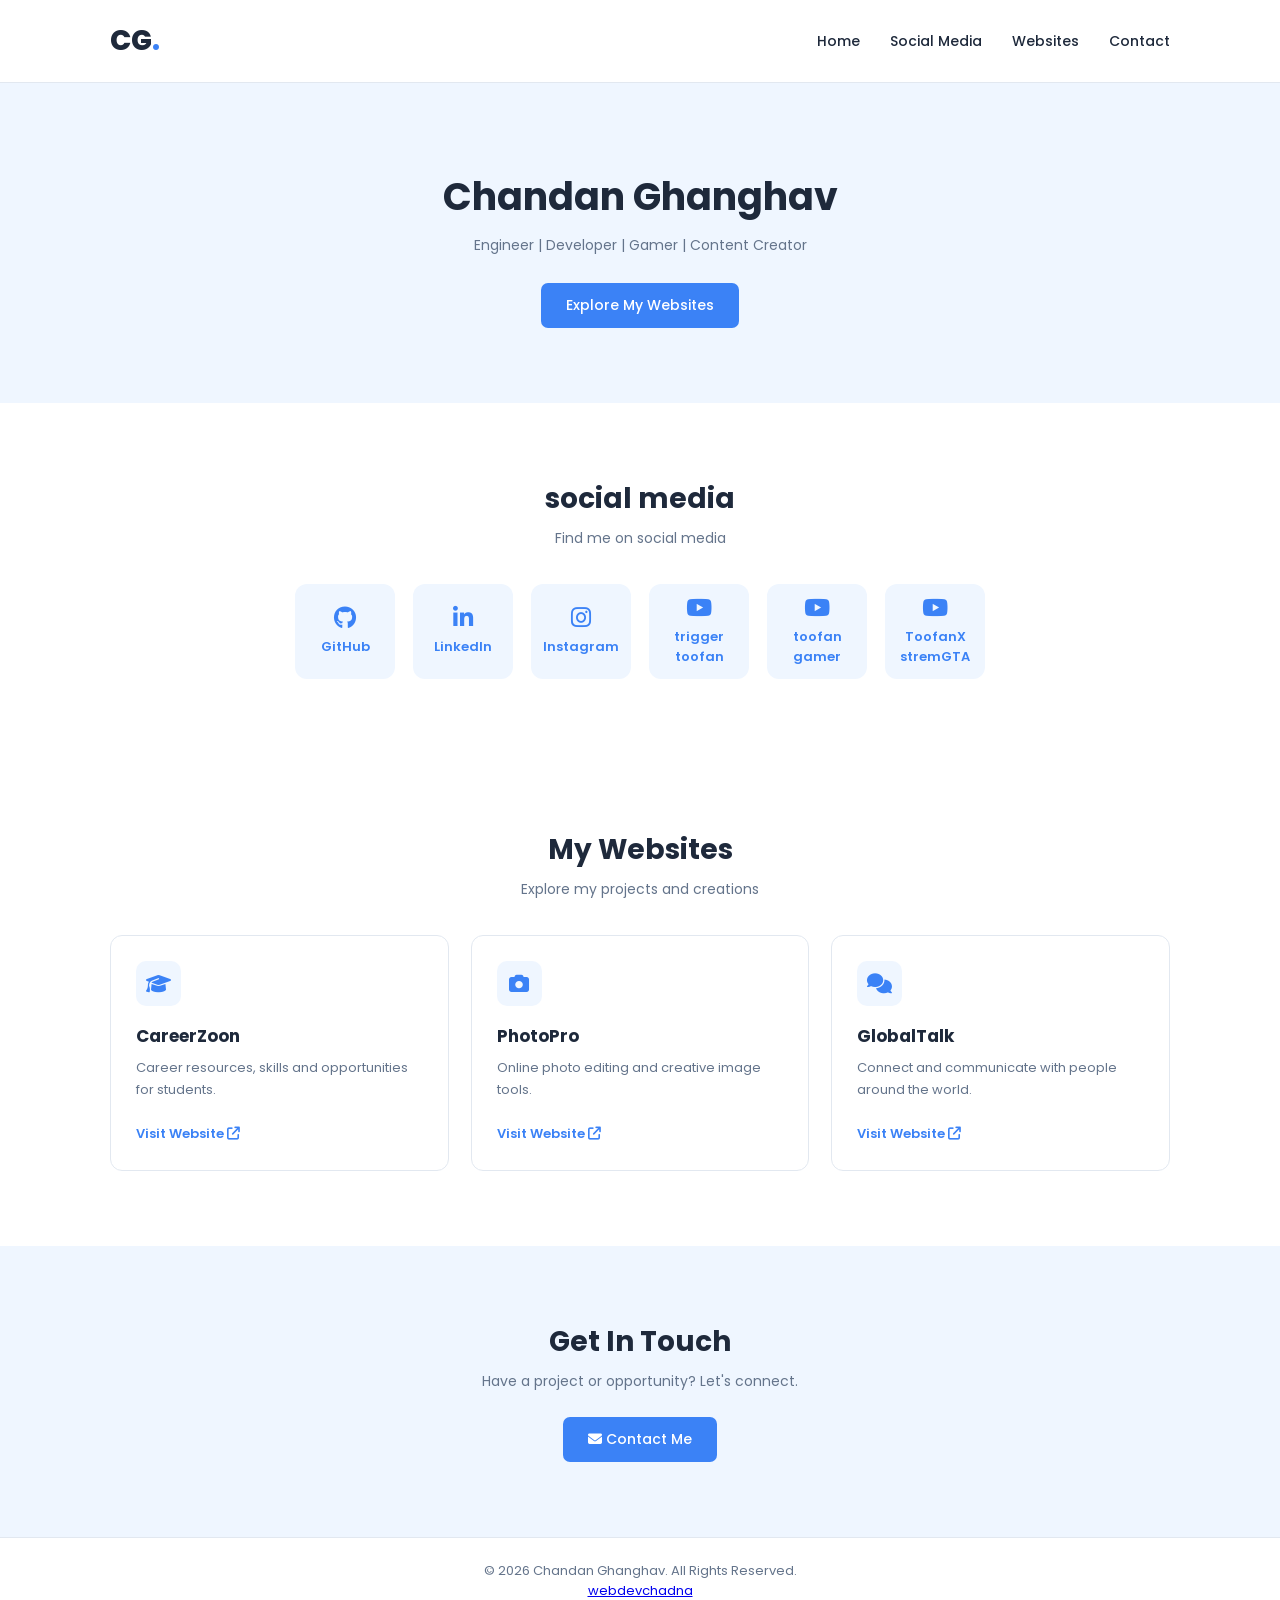
==== index.html @ fa9d0191 "add" ====
<!DOCTYPE html>
<html lang="en">
<head>
    <meta charset="UTF-8">
    <meta name="viewport" content="width=device-width, initial-scale=1.0">
    <meta name="description" content="Chandan Ghanghav - B.Tech CSE Student and Web Developer. Explore my websites and social profiles.">
    <title>Chandan Ghanghav | Portfolio</title>
    <link rel="stylesheet" href="style.css">
    <link rel="stylesheet" href="https://cdnjs.cloudflare.com/ajax/libs/font-awesome/6.5.2/css/all.min.css">
</head>
<body>

    <header>
        <nav class="navbar">
            <a href="#" class="logo">CG<span>.</span></a>
            <div class="nav-links">
                <a href="#home">Home</a>
                <a href="#social">Social Media</a>
                <a href="#websites">Websites</a>
                <a href="#contact">Contact</a>
            </div>
        </nav>
    </header>

    <main>
        <!-- HOME -->
        <section class="hero" id="home">
            <!-- <" alt="Chandan Ghanghav" class="profile-img"> -->

            <h1>Chandan Ghanghav</h1>
           
           

            <p>
                Engineer | Developer | Gamer | Content Creator
            </p>

            <a href="#websites" class="primary-btn">Explore My Websites</a>
        </section>

        <!-- SOCIAL MEDIA -->
        <section class="section" id="social">
            <h2>social media</h2>
            <p class="section-subtitle">Find me on social media</p>

          <div class="social-links">

    <a href="https://github.com/chandan966" target="_blank" rel="noopener noreferrer" aria-label="GitHub">
        <i class="fab fa-github"></i>
        <span>GitHub</span>
    </a>

    <a href="https://linkedin.com/in/web~developer/" target="_blank" rel="noopener noreferrer" aria-label="LinkedIn">
        <i class="fab fa-linkedin-in"></i>
        <span>LinkedIn</span>
    </a>

    <a href="//www.instagram.com/trigger_toofan?vrfl=N3JjMTFrZjVwempj" target="_blank" rel="noopener noreferrer" aria-label="Instagram">
        <i class="fab fa-instagram"></i>
        <span>Instagram</span>
    </a>

    <a href="https://www.youtube.com/channel/UChWNVTfTaShKl_2wh4KmQ5Q" target="_blank" rel="noopener noreferrer" aria-label="YouTube">
        <i class="fab fa-youtube"></i>
        <span>trigger
             toofan</span>
    </a>
     <a href="https://www.youtube.com/channel/UCyyuR5RI6DuL6QFslDMc6XA" target="_blank" rel="noopener noreferrer" aria-label="YouTube">
        <i class="fab fa-youtube"></i>
        <span>toofan 
            gamer</span>
    </a>
     <a href="https://www.youtube.com/channel/UCe66I9Zrz8tX_qU8LF0-Fjw" target="_blank" rel="noopener noreferrer" aria-label="YouTube">
        <i class="fab fa-youtube"></i>
        <span>ToofanX
            stremGTA</span>
    </a>

</div>
        </section>

        <!-- WEBSITES -->
        <section class="section websites-section" id="websites">
            <h2>My Websites</h2>
            <p class="section-subtitle">Explore my projects and creations</p>

            <div class="website-grid">

                <div class="website-card">
                    <div class="website-icon"><i class="fas fa-graduation-cap"></i></div>
                    <h3>CareerZoon</h3>
                    <p>Career resources, skills and opportunities for students.</p>
                    <a href="https://careerzoon.vercel.app/" target="_blank" rel="noopener noreferrer">Visit Website <i class="fas fa-arrow-up-right-from-square"></i></a>
                </div>

                <div class="website-card">
                    <div class="website-icon"><i class="fas fa-camera"></i></div>
                    <h3>PhotoPro</h3>
                    <p>Online photo editing and creative image tools.</p>
                    <a href="https://photopro-pi.vercel.app/" target="_blank" rel="noopener noreferrer">Visit Website <i class="fas fa-arrow-up-right-from-square"></i></a>
                </div>

                <div class="website-card">
                    <div class="website-icon"><i class="fas fa-comments"></i></div>
                    <h3>GlobalTalk</h3>
                    <p>Connect and communicate with people around the world.</p>
                    <a href="https://globaltalk-tau-plum-26.vercel.app/" target="_blank" rel="noopener noreferrer">Visit Website <i class="fas fa-arrow-up-right-from-square"></i></a>
                </div>

                

               

               

            </div>
        </section>

        <!-- CONTACT -->
        <section class="section contact-section" id="contact">
            <h2>Get In Touch</h2>
            <p class="section-subtitle">Have a project or opportunity? Let's connect.</p>

            <a href="mailto:contactchandan0101@gmail.com" class="primary-btn">
                <i class="fas fa-envelope"></i> Contact Me
            </a>
        </section>
    </main>

    <footer>
        <p>© <span id="year"></span> Chandan Ghanghav. All Rights Reserved.                                             
              
             <p><a href="https://www.instagram.com/trigger_toofan?vrfl=N3JjMTFrZjVwempj" target="_blank" rel="noopener noreferrer">webdevchadna</a></p>
             
         </p>
    </footer>

    <script src="script.js"></script>
</body>
</html>
---- style.css ----
@import url('https://fonts.googleapis.com/css2?family=Poppins:wght@300;400;500;600;700;800&display=swap');

:root {
    --blue: #3b82f6;
    --light-blue: #eff6ff;
    --dark: #1e293b;
    --gray: #64748b;
    --white: #ffffff;
}

* {
    margin: 0;
    padding: 0;
    box-sizing: border-box;
    scroll-behavior: smooth;
}

body {
    font-family: 'Poppins', sans-serif;
    background: var(--white);
    color: var(--dark);
    overflow-x: hidden;
}

/* ================= NAVBAR ================= */

header {
    width: 100%;
    background: rgba(255, 255, 255, 0.95);
    border-bottom: 1px solid #e2e8f0;
    animation: slideDown 0.8s ease;
}

.navbar {
    max-width: 1100px;
    margin: auto;
    padding: 20px;
    display: flex;
    justify-content: space-between;
    align-items: center;
}

.logo {
    font-size: 28px;
    font-weight: 800;
    color: var(--dark);
    text-decoration: none;
    transition: 0.3s;
}

.logo span {
    color: var(--blue);
}

.logo:hover {
    transform: scale(1.08);
}

.nav-links {
    display: flex;
    gap: 30px;
}

.nav-links a {
    text-decoration: none;
    color: var(--dark);
    font-size: 14px;
    font-weight: 500;
    transition: color 0.3s ease;
    position: relative;
}

.nav-links a::after {
    content: "";
    position: absolute;
    width: 0;
    height: 2px;
    left: 0;
    bottom: -6px;
    background: var(--blue);
    transition: width 0.3s ease;
}

.nav-links a:hover {
    color: var(--blue);
}

.nav-links a:hover::after {
    width: 100%;
}

/* ================= HERO ================= */

.hero {
    text-align: center;
    padding: 85px 20px 75px;
    background: var(--light-blue);
    animation: fadeIn 1s ease;
}

.profile-img {
    width: 145px;
    height: 145px;
    border-radius: 50%;
    object-fit: cover;
    border: 5px solid white;
    box-shadow: 0 5px 25px rgba(59, 130, 246, 0.2);
    margin-bottom: 22px;
    animation: profileEntrance 1s ease, floating 4s ease-in-out 1s infinite;
    transition: 0.4s;
}

.profile-img:hover {
    transform: scale(1.08);
    box-shadow: 0 10px 35px rgba(59, 130, 246, 0.35);
}

.hero h1 {
    font-size: 38px;
    font-weight: 700;
    margin-bottom: 8px;
    animation: fadeUp 1s ease 0.2s both;
}

.hero h3 {
    color: var(--blue);
    font-size: 17px;
    font-weight: 600;
    margin-bottom: 15px;
    animation: fadeUp 1s ease 0.4s both;
}

.hero p {
    max-width: 550px;
    margin: 0 auto 25px;
    color: var(--gray);
    line-height: 1.8;
    font-size: 14px;
    animation: fadeUp 1s ease 0.6s both;
}

.primary-btn {
    display: inline-block;
    padding: 12px 25px;
    border-radius: 7px;
    background: var(--blue);
    color: white;
    text-decoration: none;
    font-size: 14px;
    font-weight: 500;
    transition: all 0.3s ease;
    animation: fadeUp 1s ease 0.8s both;
}

.primary-btn:hover {
    background: #2563eb;
    transform: translateY(-4px);
    box-shadow: 0 8px 20px rgba(59, 130, 246, 0.3);
}

/* ================= GENERAL SECTION ================= */

.section {
    max-width: 1100px;
    margin: auto;
    padding: 75px 20px;
    text-align: center;
}

.section h2 {
    font-size: 28px;
    font-weight: 700;
    transition: color 0.3s ease;
}

.section h2:hover {
    color: var(--blue);
}

.section-subtitle {
    color: var(--gray);
    font-size: 14px;
    margin-top: 8px;
    margin-bottom: 35px;
}

/* ================= SOCIAL MEDIA ================= */

.social-links {
    display: flex;
    justify-content: center;
    gap: 18px;
    flex-wrap: wrap;
}

.social-links a {
    width: 100px;
    min-height: 95px;
    display: flex;
    flex-direction: column;
    justify-content: center;
    align-items: center;
    gap: 8px;
    background: var(--light-blue);
    color: var(--blue);
    font-size: 23px;
    border-radius: 12px;
    text-decoration: none;
    border: 1px solid transparent;
    transition: all 0.35s ease;
    animation: fadeUp 0.8s ease both;
}

.social-links a:nth-child(1) { animation-delay: 0.1s; }
.social-links a:nth-child(2) { animation-delay: 0.2s; }
.social-links a:nth-child(3) { animation-delay: 0.3s; }
.social-links a:nth-child(4) { animation-delay: 0.4s; }

.social-links a span {
    font-size: 13px;
    font-weight: 600;
}

.social-links a:hover {
    background: var(--blue);
    color: white;
    border-color: var(--blue);
    transform: translateY(-8px) scale(1.05);
    box-shadow: 0 10px 25px rgba(59, 130, 246, 0.2);
}

/* ================= WEBSITES ================= */

.websites-section {
    max-width: 1100px;
}

.website-grid {
    display: grid;
    grid-template-columns: repeat(3, 1fr);
    gap: 22px;
    text-align: left;
}

.website-card {
    padding: 25px;
    border: 1px solid #e2e8f0;
    border-radius: 12px;
    transition: all 0.4s ease;
    background: white;
    animation: fadeUp 0.8s ease both;
}

.website-card:nth-child(1) { animation-delay: 0.1s; }
.website-card:nth-child(2) { animation-delay: 0.2s; }
.website-card:nth-child(3) { animation-delay: 0.3s; }
.website-card:nth-child(4) { animation-delay: 0.4s; }
.website-card:nth-child(5) { animation-delay: 0.5s; }
.website-card:nth-child(6) { animation-delay: 0.6s; }

.website-card:hover {
    border-color: var(--blue);
    transform: translateY(-9px);
    box-shadow: 0 12px 30px rgba(59, 130, 246, 0.12);
}

.website-icon {
    width: 45px;
    height: 45px;
    background: var(--light-blue);
    color: var(--blue);
    border-radius: 10px;
    display: flex;
    justify-content: center;
    align-items: center;
    font-size: 20px;
    margin-bottom: 17px;
    transition: all 0.4s ease;
}

.website-card:hover .website-icon {
    background: var(--blue);
    color: white;
    transform: rotate(8deg) scale(1.1);
}

.website-card h3 {
    font-size: 17px;
    margin-bottom: 8px;
    transition: color 0.3s ease;
}

.website-card:hover h3 {
    color: var(--blue);
}

.website-card p {
    font-size: 13px;
    color: var(--gray);
    line-height: 1.7;
    min-height: 45px;
    margin-bottom: 18px;
}

.website-card a {
    font-size: 13px;
    font-weight: 600;
    color: var(--blue);
    text-decoration: none;
    transition: all 0.3s ease;
}

.website-card a i {
    transition: transform 0.3s ease;
}

.website-card a:hover {
    color: #1d4ed8;
}

.website-card a:hover i {
    transform: translate(3px, -3px);
}

/* ================= CONTACT ================= */

.contact-section {
    background: var(--light-blue);
    max-width: 100%;
}

.contact-section .section-subtitle {
    margin-bottom: 25px;
}

.contact-section .primary-btn:hover {
    transform: translateY(-5px) scale(1.03);
}

/* ================= FOOTER ================= */

footer {
    text-align: center;
    padding: 23px 15px;
    font-size: 13px;
    color: var(--gray);
    border-top: 1px solid #e2e8f0;
    transition: background 0.3s ease;
}

footer:hover {
    background: var(--light-blue);
}

/* ================= ANIMATIONS ================= */

@keyframes fadeIn {
    from {
        opacity: 0;
    }
    to {
        opacity: 1;
    }
}

@keyframes fadeUp {
    from {
        opacity: 0;
        transform: translateY(30px);
    }
    to {
        opacity: 1;
        transform: translateY(0);
    }
}

@keyframes slideDown {
    from {
        opacity: 0;
        transform: translateY(-25px);
    }
    to {
        opacity: 1;
        transform: translateY(0);
    }
}

@keyframes profileEntrance {
    from {
        opacity: 0;
        transform: scale(0.6);
    }
    to {
        opacity: 1;
        transform: scale(1);
    }
}

@keyframes floating {
    0%, 100% {
        transform: translateY(0);
    }
    50% {
        transform: translateY(-9px);
    }
}

/* ================= RESPONSIVE ================= */

@media (max-width: 768px) {

    .navbar {
        flex-direction: column;
        gap: 15px;
    }

    .nav-links {
        gap: 15px;
        flex-wrap: wrap;
        justify-content: center;
    }

    .website-grid {
        grid-template-columns: repeat(2, 1fr);
    }

    .hero h1 {
        font-size: 30px;
    }

}

@media (max-width: 480px) {

    .website-grid {
        grid-template-columns: 1fr;
    }

    .nav-links {
        gap: 12px;
    }

    .nav-links a {
        font-size: 12px;
    }

    .hero {
        padding: 60px 18px;
    }

    .hero h1 {
        font-size: 27px;
    }

    .section {
        padding: 55px 18px;
    }

    .social-links {
        gap: 12px;
    }

}

/* ================= ACCESSIBILITY ================= */

@media (prefers-reduced-motion: reduce) {
    *,
    *::before,
    *::after {
        scroll-behavior: auto !important;
        animation-duration: 0.01ms !important;
        animation-iteration-count: 1 !important;
        transition-duration: 0.01ms !important;
    }
}
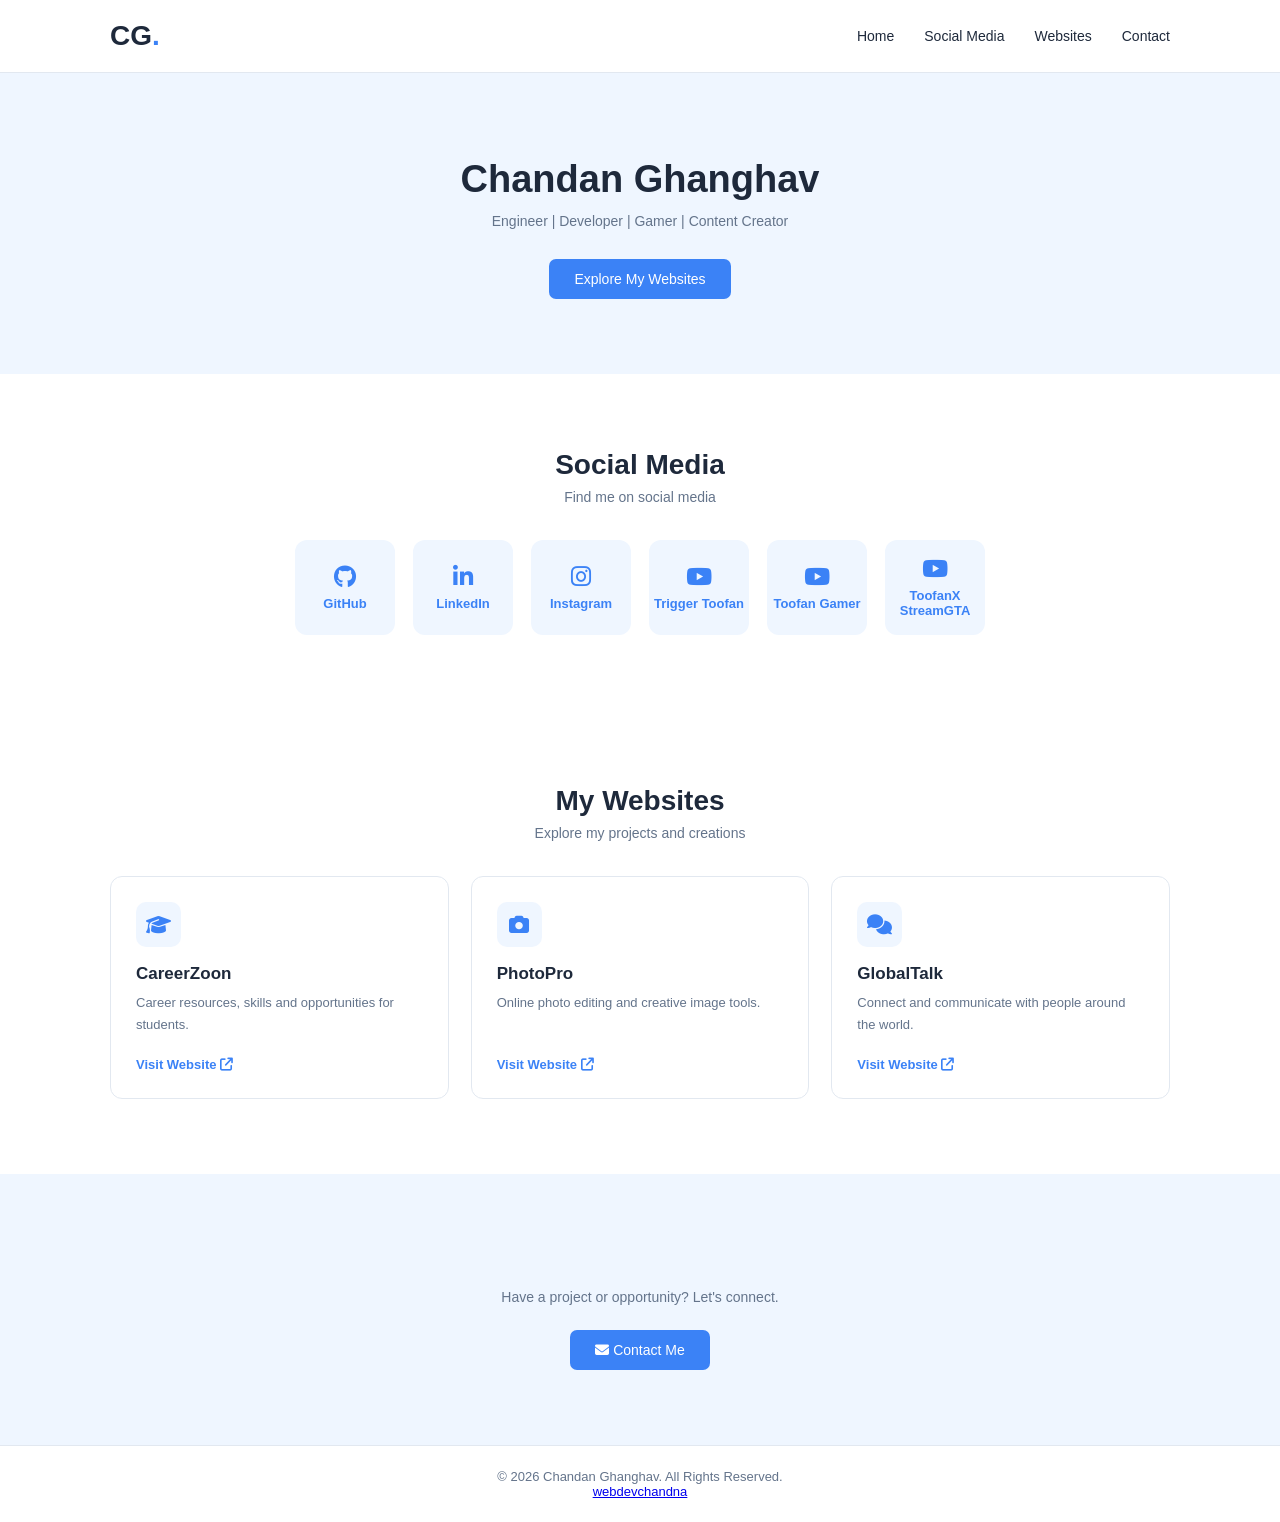
==== commit 81d0dee8: "add" ====
--- a/index.html
+++ b/index.html
@@ -4,15 +4,92 @@
     <meta charset="UTF-8">
     <meta name="viewport" content="width=device-width, initial-scale=1.0">
     <meta name="description" content="Chandan Ghanghav - B.Tech CSE Student and Web Developer. Explore my websites and social profiles.">
+
+    <!-- ============================================================
+         SECURITY HEADERS (Meta-tag equivalents for static hosting)
+         These are enforced by your hosting server (Vercel/Netlify).
+         The _headers / vercel.json files handle the real HTTP headers.
+    ============================================================ -->
+
+    <!-- Prevent MIME-type sniffing -->
+    <meta http-equiv="X-Content-Type-Options" content="nosniff">
+
+    <!-- Block clickjacking via iframes -->
+    <meta http-equiv="X-Frame-Options" content="DENY">
+
+    <!-- Enable XSS auditor in older browsers -->
+    <meta http-equiv="X-XSS-Protection" content="1; mode=block">
+
+    <!-- Content Security Policy — allows only trusted origins -->
+    <meta http-equiv="Content-Security-Policy" content="
+        default-src 'self';
+        script-src  'self' 'nonce-cg2024portfolio';
+        style-src   'self' https://fonts.googleapis.com https://cdnjs.cloudflare.com;
+        font-src    'self' https://fonts.gstatic.com https://cdnjs.cloudflare.com;
+        img-src     'self' data: https:;
+        connect-src 'self';
+        frame-src   'none';
+        object-src  'none';
+        base-uri    'self';
+        form-action 'self';
+        upgrade-insecure-requests;
+    ">
+
+    <!-- Force HTTPS for future visits (HSTS — works via meta as hint) -->
+    <meta http-equiv="Strict-Transport-Security" content="max-age=31536000; includeSubDomains">
+
+    <!-- Referrer Policy — don't leak full URL to third-party sites -->
+    <meta name="referrer" content="strict-origin-when-cross-origin">
+
+    <!-- Permissions Policy — disable unused browser features -->
+    <meta http-equiv="Permissions-Policy" content="
+        camera=(),
+        microphone=(),
+        geolocation=(),
+        payment=(),
+        usb=(),
+        fullscreen=(self)
+    ">
+
+    <!-- SEO & Identity -->
     <title>Chandan Ghanghav | Portfolio</title>
-    <link rel="stylesheet" href="style.css">
-    <link rel="stylesheet" href="https://cdnjs.cloudflare.com/ajax/libs/font-awesome/6.5.2/css/all.min.css">
+    <meta name="robots" content="index, follow">
+    <meta name="author" content="Chandan Ghanghav">
+    <meta name="google-site-verification" content="QzIzD4D1JoybATFVyO_goOP9uqYvKN7SO6EkKgTNu14" />
+
+    <!-- Open Graph (social preview) -->
+    <meta property="og:title" content="Chandan Ghanghav | Portfolio">
+    <meta property="og:description" content="B.Tech CSE Student and Web Developer.">
+    <meta property="og:type" content="website">
+    <meta property="og:url" content="https://chandanghanghav.vercel.app/">
+
+    <!-- ============================================================
+         EXTERNAL RESOURCES WITH Subresource Integrity (SRI)
+         SRI hashes prevent tampered CDN files from running.
+         If you update font-awesome version, regenerate the hash:
+         https://www.srihash.org/
+    ============================================================ -->
+    <link
+        rel="stylesheet"
+        href="style.css">
+
+    <!-- Font Awesome 6.5.2 with correct SRI hash -->
+    <link
+        rel="stylesheet"
+        href="https://cdnjs.cloudflare.com/ajax/libs/font-awesome/6.5.2/css/all.min.css"
+        integrity="sha512-SnH5WK+bZxgPHs44uWIX+LLJAJ9/2PkPKZ5QiAj6Ta86w+fsb2TkcmfRyVX3pBnMFcV7oQPJkl9QevSCWr3W6A=="
+        crossorigin="anonymous"
+        referrerpolicy="no-referrer">
+
+    <!-- Google Fonts preconnect (performance + security) -->
+    <link rel="preconnect" href="https://fonts.googleapis.com" crossorigin>
+    <link rel="preconnect" href="https://fonts.gstatic.com" crossorigin>
 </head>
 <body>
 
     <header>
-        <nav class="navbar">
-            <a href="#" class="logo">CG<span>.</span></a>
+        <nav class="navbar" aria-label="Main navigation">
+            <a href="#" class="logo" aria-label="Chandan Ghanghav Home">CG<span>.</span></a>
             <div class="nav-links">
                 <a href="#home">Home</a>
                 <a href="#social">Social Media</a>
@@ -24,117 +101,137 @@
 
     <main>
         <!-- HOME -->
-        <section class="hero" id="home">
-            <!-- <" alt="Chandan Ghanghav" class="profile-img"> -->
-
-            <h1>Chandan Ghanghav</h1>
-           
-           
-
-            <p>
-                Engineer | Developer | Gamer | Content Creator
-            </p>
-
+        <section class="hero" id="home" aria-labelledby="hero-title">
+            <h1 id="hero-title">Chandan Ghanghav</h1>
+            <p>Engineer | Developer | Gamer | Content Creator</p>
             <a href="#websites" class="primary-btn">Explore My Websites</a>
         </section>
 
         <!-- SOCIAL MEDIA -->
-        <section class="section" id="social">
-            <h2>social media</h2>
+        <section class="section" id="social" aria-labelledby="social-title">
+            <h2 id="social-title">Social Media</h2>
             <p class="section-subtitle">Find me on social media</p>
 
-          <div class="social-links">
-
-    <a href="https://github.com/chandan966" target="_blank" rel="noopener noreferrer" aria-label="GitHub">
-        <i class="fab fa-github"></i>
-        <span>GitHub</span>
-    </a>
-
-    <a href="https://linkedin.com/in/web~developer/" target="_blank" rel="noopener noreferrer" aria-label="LinkedIn">
-        <i class="fab fa-linkedin-in"></i>
-        <span>LinkedIn</span>
-    </a>
-
-    <a href="//www.instagram.com/trigger_toofan?vrfl=N3JjMTFrZjVwempj" target="_blank" rel="noopener noreferrer" aria-label="Instagram">
-        <i class="fab fa-instagram"></i>
-        <span>Instagram</span>
-    </a>
-
-    <a href="https://www.youtube.com/channel/UChWNVTfTaShKl_2wh4KmQ5Q" target="_blank" rel="noopener noreferrer" aria-label="YouTube">
-        <i class="fab fa-youtube"></i>
-        <span>trigger
-             toofan</span>
-    </a>
-     <a href="https://www.youtube.com/channel/UCyyuR5RI6DuL6QFslDMc6XA" target="_blank" rel="noopener noreferrer" aria-label="YouTube">
-        <i class="fab fa-youtube"></i>
-        <span>toofan 
-            gamer</span>
-    </a>
-     <a href="https://www.youtube.com/channel/UCe66I9Zrz8tX_qU8LF0-Fjw" target="_blank" rel="noopener noreferrer" aria-label="YouTube">
-        <i class="fab fa-youtube"></i>
-        <span>ToofanX
-            stremGTA</span>
-    </a>
-
-</div>
+            <div class="social-links">
+
+                <a href="https://github.com/chandan966"
+                   target="_blank"
+                   rel="noopener noreferrer"
+                   aria-label="GitHub profile (opens in new tab)">
+                    <i class="fab fa-github" aria-hidden="true"></i>
+                    <span>GitHub</span>
+                </a>
+
+                <a href="https://linkedin.com/in/web~developer/"
+                   target="_blank"
+                   rel="noopener noreferrer"
+                   aria-label="LinkedIn profile (opens in new tab)">
+                    <i class="fab fa-linkedin-in" aria-hidden="true"></i>
+                    <span>LinkedIn</span>
+                </a>
+
+                <a href="https://www.instagram.com/trigger_toofan"
+                   target="_blank"
+                   rel="noopener noreferrer"
+                   aria-label="Instagram profile (opens in new tab)">
+                    <i class="fab fa-instagram" aria-hidden="true"></i>
+                    <span>Instagram</span>
+                </a>
+
+                <a href="https://www.youtube.com/channel/UChWNVTfTaShKl_2wh4KmQ5Q"
+                   target="_blank"
+                   rel="noopener noreferrer"
+                   aria-label="YouTube channel Trigger Toofan (opens in new tab)">
+                    <i class="fab fa-youtube" aria-hidden="true"></i>
+                    <span>Trigger Toofan</span>
+                </a>
+
+                <a href="https://www.youtube.com/channel/UCyyuR5RI6DuL6QFslDMc6XA"
+                   target="_blank"
+                   rel="noopener noreferrer"
+                   aria-label="YouTube channel Toofan Gamer (opens in new tab)">
+                    <i class="fab fa-youtube" aria-hidden="true"></i>
+                    <span>Toofan Gamer</span>
+                </a>
+
+                <a href="https://www.youtube.com/channel/UCe66I9Zrz8tX_qU8LF0-Fjw"
+                   target="_blank"
+                   rel="noopener noreferrer"
+                   aria-label="YouTube channel ToofanX StreamGTA (opens in new tab)">
+                    <i class="fab fa-youtube" aria-hidden="true"></i>
+                    <span>ToofanX StreamGTA</span>
+                </a>
+
+            </div>
         </section>
 
         <!-- WEBSITES -->
-        <section class="section websites-section" id="websites">
-            <h2>My Websites</h2>
+        <section class="section websites-section" id="websites" aria-labelledby="websites-title">
+            <h2 id="websites-title">My Websites</h2>
             <p class="section-subtitle">Explore my projects and creations</p>
 
             <div class="website-grid">
 
                 <div class="website-card">
-                    <div class="website-icon"><i class="fas fa-graduation-cap"></i></div>
+                    <div class="website-icon"><i class="fas fa-graduation-cap" aria-hidden="true"></i></div>
                     <h3>CareerZoon</h3>
                     <p>Career resources, skills and opportunities for students.</p>
-                    <a href="https://careerzoon.vercel.app/" target="_blank" rel="noopener noreferrer">Visit Website <i class="fas fa-arrow-up-right-from-square"></i></a>
+                    <a href="https://careerzoon.vercel.app/"
+                       target="_blank"
+                       rel="noopener noreferrer">
+                        Visit Website <i class="fas fa-arrow-up-right-from-square" aria-hidden="true"></i>
+                    </a>
                 </div>
 
                 <div class="website-card">
-                    <div class="website-icon"><i class="fas fa-camera"></i></div>
+                    <div class="website-icon"><i class="fas fa-camera" aria-hidden="true"></i></div>
                     <h3>PhotoPro</h3>
                     <p>Online photo editing and creative image tools.</p>
-                    <a href="https://photopro-pi.vercel.app/" target="_blank" rel="noopener noreferrer">Visit Website <i class="fas fa-arrow-up-right-from-square"></i></a>
+                    <a href="https://photopro-pi.vercel.app/"
+                       target="_blank"
+                       rel="noopener noreferrer">
+                        Visit Website <i class="fas fa-arrow-up-right-from-square" aria-hidden="true"></i>
+                    </a>
                 </div>
 
                 <div class="website-card">
-                    <div class="website-icon"><i class="fas fa-comments"></i></div>
+                    <div class="website-icon"><i class="fas fa-comments" aria-hidden="true"></i></div>
                     <h3>GlobalTalk</h3>
                     <p>Connect and communicate with people around the world.</p>
-                    <a href="https://globaltalk-tau-plum-26.vercel.app/" target="_blank" rel="noopener noreferrer">Visit Website <i class="fas fa-arrow-up-right-from-square"></i></a>
+                    <a href="https://globaltalk-tau-plum-26.vercel.app/"
+                       target="_blank"
+                       rel="noopener noreferrer">
+                        Visit Website <i class="fas fa-arrow-up-right-from-square" aria-hidden="true"></i>
+                    </a>
                 </div>
 
-                
-
-               
-
-               
-
             </div>
         </section>
 
         <!-- CONTACT -->
-        <section class="section contact-section" id="contact">
-            <h2>Get In Touch</h2>
+        <section class="section contact-section" id="contact" aria-labelledby="contact-title">
+            <h2 id="contact-title">Get In Touch</h2>
             <p class="section-subtitle">Have a project or opportunity? Let's connect.</p>
 
-            <a href="mailto:contactchandan0101@gmail.com" class="primary-btn">
-                <i class="fas fa-envelope"></i> Contact Me
+            <a href="mailto:contactchandan0101@gmail.com" class="primary-btn" aria-label="Send email to Chandan Ghanghav">
+                <i class="fas fa-envelope" aria-hidden="true"></i> Contact Me
             </a>
         </section>
     </main>
 
     <footer>
-        <p>© <span id="year"></span> Chandan Ghanghav. All Rights Reserved.                                             
-              
-             <p><a href="https://www.instagram.com/trigger_toofan?vrfl=N3JjMTFrZjVwempj" target="_blank" rel="noopener noreferrer">webdevchadna</a></p>
-             
-         </p>
+        <p>© <span id="year"></span> Chandan Ghanghav. All Rights Reserved.</p>
+        <p>
+            <a href="https://www.instagram.com/trigger_toofan"
+               target="_blank"
+               rel="noopener noreferrer"
+               aria-label="webdevchandna Instagram (opens in new tab)">
+                webdevchandna
+            </a>
+        </p>
     </footer>
 
-    <script src="script.js"></script>
+    <!-- Script loaded with nonce matching the CSP nonce above -->
+    <script src="script.js" nonce="cg2024portfolio"></script>
 </body>
-</html>+</html>
--- a/style.css
+++ b/style.css
@@ -474,4 +474,42 @@
         animation-iteration-count: 1 !important;
         transition-duration: 0.01ms !important;
     }
+}
+
+/* Focus rings — keyboard navigation visibility */
+a:focus-visible,
+button:focus-visible {
+    outline: 3px solid var(--blue);
+    outline-offset: 3px;
+    border-radius: 4px;
+}
+
+/* ================= SCROLL-ANIMATION HELPERS ================= */
+
+/* Hidden state — set by JS before IntersectionObserver fires */
+.fade-hidden {
+    opacity: 0;
+    transform: translateY(28px);
+    transition: opacity 0.6s ease, transform 0.6s ease;
+}
+
+/* Visible state — added by JS when element enters the viewport */
+.fade-hidden.visible {
+    opacity: 1;
+    transform: translateY(0);
+}
+
+/* ================= SECURITY / UX ================= */
+
+/* Prevent text selection on decorative elements */
+.logo,
+.website-icon,
+.nav-links a {
+    user-select: none;
+}
+
+/* Warn user when dragging links (phishing mitigation) */
+a[target="_blank"]::after {
+    /* Screen-reader hint that link opens in new tab */
+    /* Visually hidden — handled by aria-label in HTML */
 }
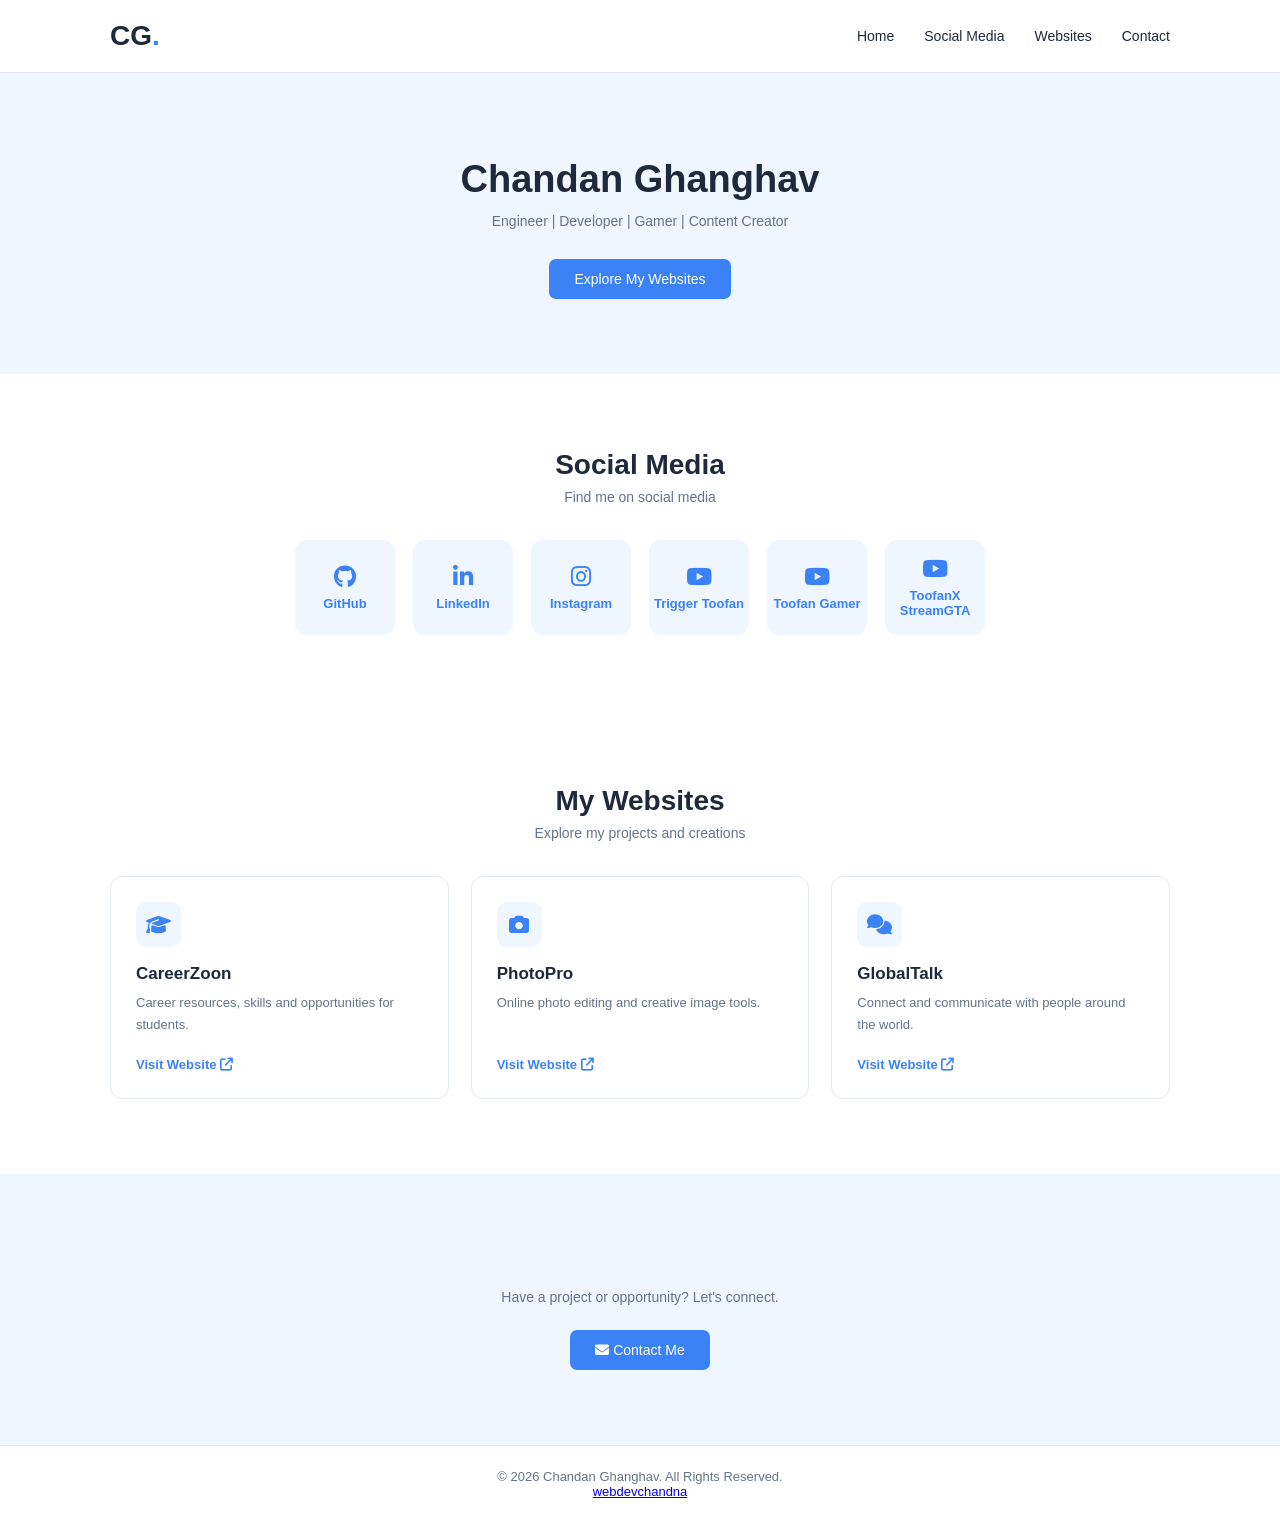
==== commit bec59ae6: "asad" ====
--- a/index.html
+++ b/index.html
@@ -51,17 +51,52 @@
         fullscreen=(self)
     ">
 
-    <!-- SEO & Identity -->
-    <title>Chandan Ghanghav | Portfolio</title>
-    <meta name="robots" content="index, follow">
-    <meta name="author" content="Chandan Ghanghav">
-    <meta name="google-site-verification" content="QzIzD4D1JoybATFVyO_goOP9uqYvKN7SO6EkKgTNu14" />
-
-    <!-- Open Graph (social preview) -->
-    <meta property="og:title" content="Chandan Ghanghav | Portfolio">
-    <meta property="og:description" content="B.Tech CSE Student and Web Developer.">
-    <meta property="og:type" content="website">
-    <meta property="og:url" content="https://chandanghanghav.vercel.app/">
+    <!-- ============================================================
+         SEO — Primary Tags
+    ============================================================ -->
+    <title>Chandan Ghanghav | Web Developer & B.Tech CSE Student</title>
+
+    <!-- Primary Meta Tags -->
+    <meta name="title"       content="Chandan Ghanghav | Web Developer & B.Tech CSE Student">
+    <meta name="description" content="Chandan Ghanghav — B.Tech CSE student, web developer, gamer and content creator. Explore my projects: CareerZoon, PhotoPro, GlobalTalk, and more.">
+    <meta name="keywords"    content="Chandan Ghanghav, web developer, B.Tech CSE, portfolio, CareerZoon, PhotoPro, GlobalTalk, frontend developer, React, JavaScript, India developer, trigger toofan">
+    <meta name="author"      content="Chandan Ghanghav">
+    <meta name="robots"      content="index, follow, max-snippet:-1, max-image-preview:large, max-video-preview:-1">
+    <meta name="language"    content="English">
+    <meta name="revisit-after" content="7 days">
+    <meta name="theme-color" content="#3b82f6">
+
+    <!-- Canonical URL — prevents duplicate content penalty -->
+    <link rel="canonical" href="https://chandanghanghav.vercel.app/">
+
+    <!-- Google Search Console Verification -->
+    <meta name="google-site-verification" content="QzIzD4D1JoybATFVyO_goOP9uqYvKN7SO6EkKgTNu14">
+
+    <!-- ============================================================
+         SEO — Open Graph (Facebook, WhatsApp, LinkedIn preview)
+    ============================================================ -->
+    <meta property="og:type"        content="website">
+    <meta property="og:url"         content="https://chandanghanghav.vercel.app/">
+    <meta property="og:title"       content="Chandan Ghanghav | Web Developer & B.Tech CSE Student">
+    <meta property="og:description" content="B.Tech CSE student, web developer, gamer and content creator. Explore my projects: CareerZoon, PhotoPro, GlobalTalk and more.">
+    <meta property="og:image"       content="https://chandanghanghav.vercel.app/og-image.png">
+    <meta property="og:image:width"  content="1200">
+    <meta property="og:image:height" content="630">
+    <meta property="og:image:alt"   content="Chandan Ghanghav Portfolio">
+    <meta property="og:site_name"   content="Chandan Ghanghav Portfolio">
+    <meta property="og:locale"      content="en_IN">
+
+    <!-- ============================================================
+         SEO — Twitter / X Card (shows rich preview when shared)
+    ============================================================ -->
+    <meta name="twitter:card"        content="summary_large_image">
+    <meta name="twitter:url"         content="https://chandanghanghav.vercel.app/">
+    <meta name="twitter:title"       content="Chandan Ghanghav | Web Developer & B.Tech CSE Student">
+    <meta name="twitter:description" content="B.Tech CSE student, web developer, gamer and content creator. Explore my projects: CareerZoon, PhotoPro, GlobalTalk.">
+    <meta name="twitter:image"       content="https://chandanghanghav.vercel.app/og-image.png">
+    <meta name="twitter:image:alt"   content="Chandan Ghanghav Portfolio">
+    <meta name="twitter:creator"     content="@trigger_toofan">
+    <meta name="twitter:site"        content="@trigger_toofan">
 
     <!-- ============================================================
          EXTERNAL RESOURCES WITH Subresource Integrity (SRI)
@@ -81,9 +116,93 @@
         crossorigin="anonymous"
         referrerpolicy="no-referrer">
 
+    <!-- ============================================================
+         SEO — JSON-LD Structured Data (Schema.org)
+         Tells Google exactly who you are → enables rich results.
+    ============================================================ -->
+    <script type="application/ld+json" nonce="cg2024portfolio">
+    {
+      "@context": "https://schema.org",
+      "@graph": [
+        {
+          "@type": "Person",
+          "@id": "https://chandanghanghav.vercel.app/#person",
+          "name": "Chandan Ghanghav",
+          "url": "https://chandanghanghav.vercel.app/",
+          "description": "B.Tech CSE student, web developer, gamer and content creator from India.",
+          "jobTitle": "Web Developer",
+          "knowsAbout": ["Web Development", "JavaScript", "React", "HTML", "CSS", "Frontend Development"],
+          "sameAs": [
+            "https://github.com/chandan966",
+            "https://www.instagram.com/trigger_toofan",
+            "https://linkedin.com/in/web~developer/",
+            "https://www.youtube.com/channel/UChWNVTfTaShKl_2wh4KmQ5Q",
+            "https://www.youtube.com/channel/UCyyuR5RI6DuL6QFslDMc6XA",
+            "https://www.youtube.com/channel/UCe66I9Zrz8tX_qU8LF0-Fjw"
+          ],
+          "email": "contactchandan0101@gmail.com"
+        },
+        {
+          "@type": "WebSite",
+          "@id": "https://chandanghanghav.vercel.app/#website",
+          "url": "https://chandanghanghav.vercel.app/",
+          "name": "Chandan Ghanghav | Portfolio",
+          "description": "Personal portfolio of Chandan Ghanghav — web developer and content creator.",
+          "author": { "@id": "https://chandanghanghav.vercel.app/#person" },
+          "inLanguage": "en-IN"
+        },
+        {
+          "@type": "WebPage",
+          "@id": "https://chandanghanghav.vercel.app/#webpage",
+          "url": "https://chandanghanghav.vercel.app/",
+          "name": "Chandan Ghanghav | Web Developer & B.Tech CSE Student",
+          "description": "Chandan Ghanghav — B.Tech CSE student, web developer, gamer and content creator. Explore projects: CareerZoon, PhotoPro, GlobalTalk.",
+          "isPartOf": { "@id": "https://chandanghanghav.vercel.app/#website" },
+          "about": { "@id": "https://chandanghanghav.vercel.app/#person" },
+          "inLanguage": "en-IN"
+        },
+        {
+          "@type": "ItemList",
+          "name": "Chandan Ghanghav's Projects",
+          "itemListElement": [
+            {
+              "@type": "ListItem",
+              "position": 1,
+              "name": "CareerZoon",
+              "description": "Career resources, skills and opportunities for students.",
+              "url": "https://careerzoon.vercel.app/"
+            },
+            {
+              "@type": "ListItem",
+              "position": 2,
+              "name": "PhotoPro",
+              "description": "Online photo editing and creative image tools.",
+              "url": "https://photopro-pi.vercel.app/"
+            },
+            {
+              "@type": "ListItem",
+              "position": 3,
+              "name": "GlobalTalk",
+              "description": "Connect and communicate with people around the world.",
+              "url": "https://globaltalk-tau-plum-26.vercel.app/"
+            }
+          ]
+        }
+      ]
+    }
+    </script>
+
     <!-- Google Fonts preconnect (performance + security) -->
     <link rel="preconnect" href="https://fonts.googleapis.com" crossorigin>
     <link rel="preconnect" href="https://fonts.gstatic.com" crossorigin>
+    <link rel="stylesheet" href="https://fonts.googleapis.com/css2?family=Poppins:wght@300;400;500;600;700;800&display=swap">
+
+    <!-- Sitemap reference for crawlers -->
+    <link rel="sitemap" type="application/xml" href="/sitemap.xml">
+
+    <!-- Favicon (add your own favicon.ico / favicon.png to project root) -->
+    <link rel="icon" type="image/x-icon" href="/favicon.ico">
+    <link rel="apple-touch-icon" sizes="180x180" href="/apple-touch-icon.png">
 </head>
 <body>
 
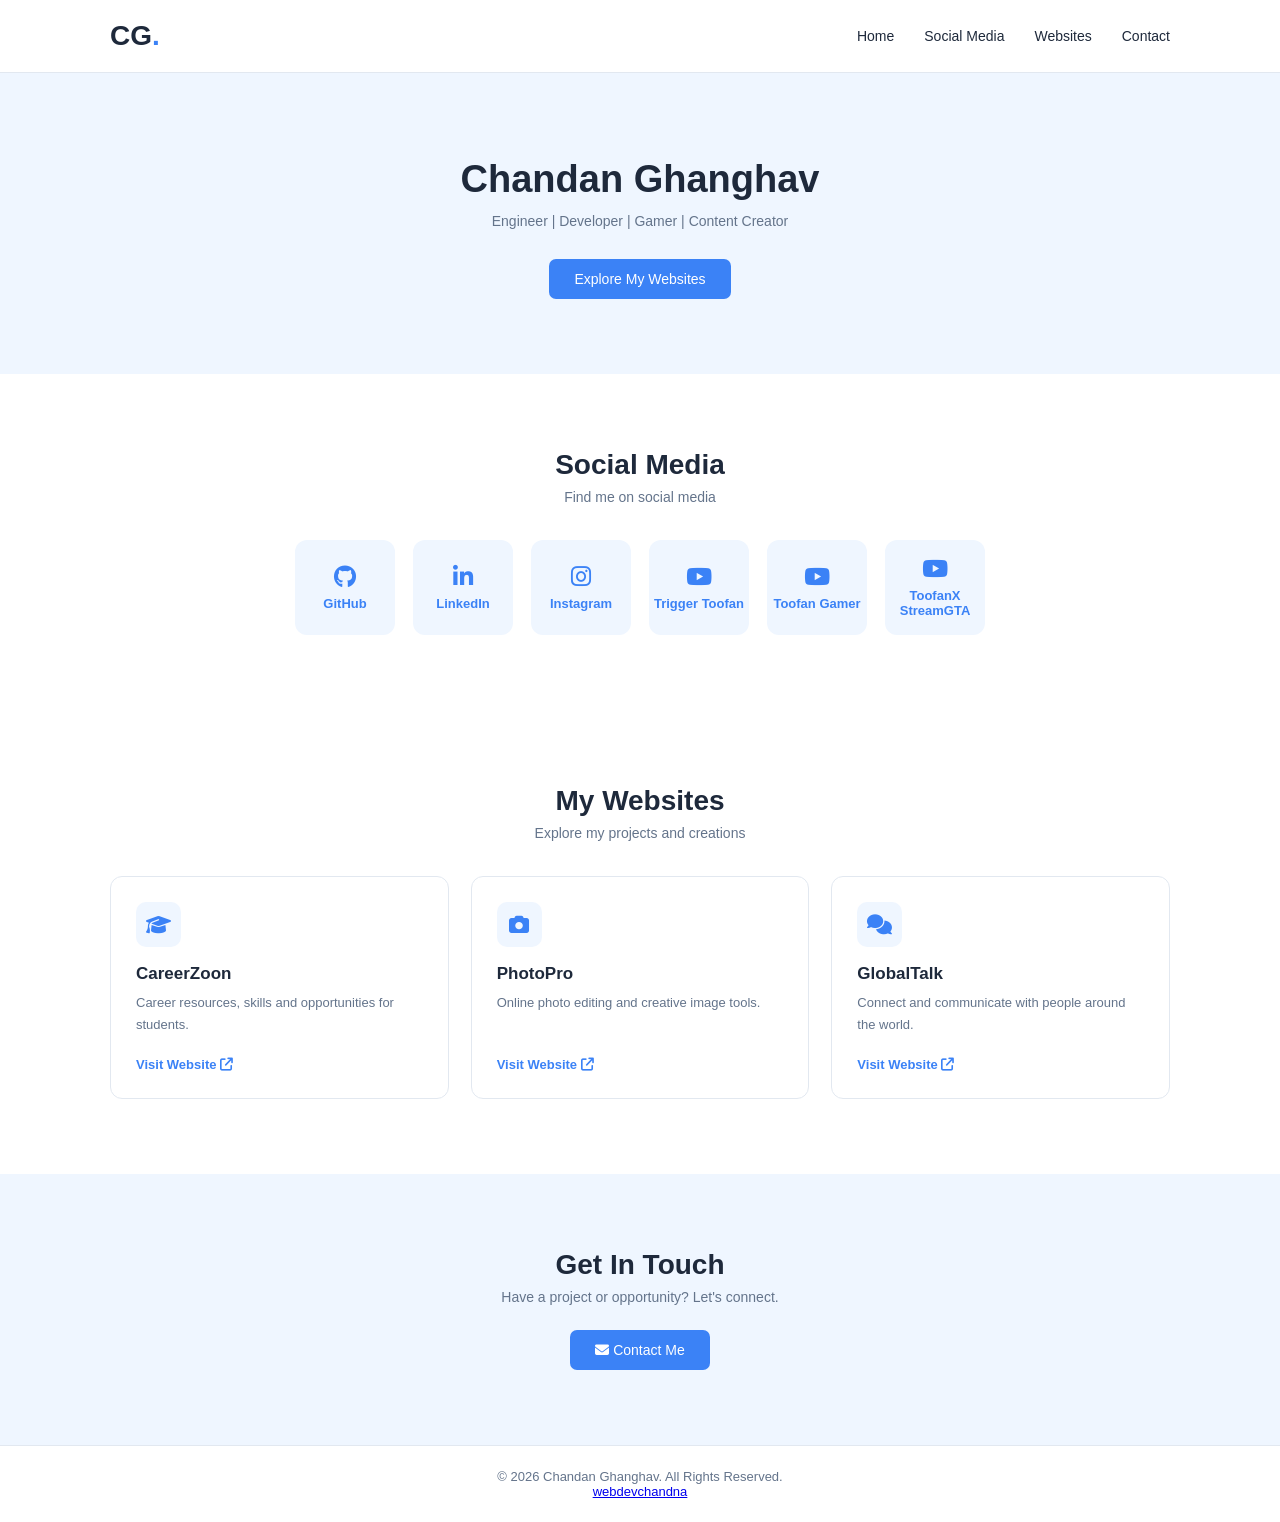
==== commit 63170c83: "fix(security): align COEP, add frame-ancestors none, AdSense strict-dynamic CSP, remove duplicate me" ====
--- a/index.html
+++ b/index.html
@@ -3,7 +3,6 @@
 <head>
     <meta charset="UTF-8">
     <meta name="viewport" content="width=device-width, initial-scale=1.0">
-    <meta name="description" content="Chandan Ghanghav - B.Tech CSE Student and Web Developer. Explore my websites and social profiles.">
 
     <!-- ============================================================
          SECURITY HEADERS (Meta-tag equivalents for static hosting)
@@ -20,15 +19,15 @@
     <!-- Enable XSS auditor in older browsers -->
     <meta http-equiv="X-XSS-Protection" content="1; mode=block">
 
-    <!-- Content Security Policy — allows only trusted origins -->
+    <!-- Content Security Policy — allows only trusted origins + Google AdSense -->
     <meta http-equiv="Content-Security-Policy" content="
         default-src 'self';
-        script-src  'self' 'nonce-cg2024portfolio';
-        style-src   'self' https://fonts.googleapis.com https://cdnjs.cloudflare.com;
+        script-src  'self' 'nonce-cg2024portfolio' 'strict-dynamic' https://pagead2.googlesyndication.com https://adservice.google.com https://www.googletagservices.com https://tpc.googlesyndication.com https://ep1.adtrafficquality.google https://ep2.adtrafficquality.google;
+        style-src   'self' https://fonts.googleapis.com https://cdnjs.cloudflare.com 'unsafe-inline';
         font-src    'self' https://fonts.gstatic.com https://cdnjs.cloudflare.com;
         img-src     'self' data: https:;
-        connect-src 'self';
-        frame-src   'none';
+        connect-src 'self' https://pagead2.googlesyndication.com https://adservice.google.com https://googleads.g.doubleclick.net https://ep1.adtrafficquality.google https://ep2.adtrafficquality.google https://csi.gstatic.com;
+        frame-src   'self' https://googleads.g.doubleclick.net https://tpc.googlesyndication.com https://pagead2.googlesyndication.com https://*.safeframe.googlesyndication.com https://ep2.adtrafficquality.google https://www.google.com;
         object-src  'none';
         base-uri    'self';
         form-action 'self';
@@ -203,6 +202,15 @@
     <!-- Favicon (add your own favicon.ico / favicon.png to project root) -->
     <link rel="icon" type="image/x-icon" href="/favicon.ico">
     <link rel="apple-touch-icon" sizes="180x180" href="/apple-touch-icon.png">
+
+    <!-- ============================================================
+         Google AdSense — Monetization
+         Publisher ID: ca-pub-6527373182140065
+    ============================================================ -->
+    <script async
+        src="https://pagead2.googlesyndication.com/pagead/js/adsbygoogle.js?client=ca-pub-6527373182140065"
+        crossorigin="anonymous"
+        nonce="cg2024portfolio"></script>
 </head>
 <body>
 
--- a/style.css
+++ b/style.css
@@ -508,8 +508,4 @@
     user-select: none;
 }
 
-/* Warn user when dragging links (phishing mitigation) */
-a[target="_blank"]::after {
-    /* Screen-reader hint that link opens in new tab */
-    /* Visually hidden — handled by aria-label in HTML */
-}+/* External links: screen-reader hint is handled via aria-label in HTML */
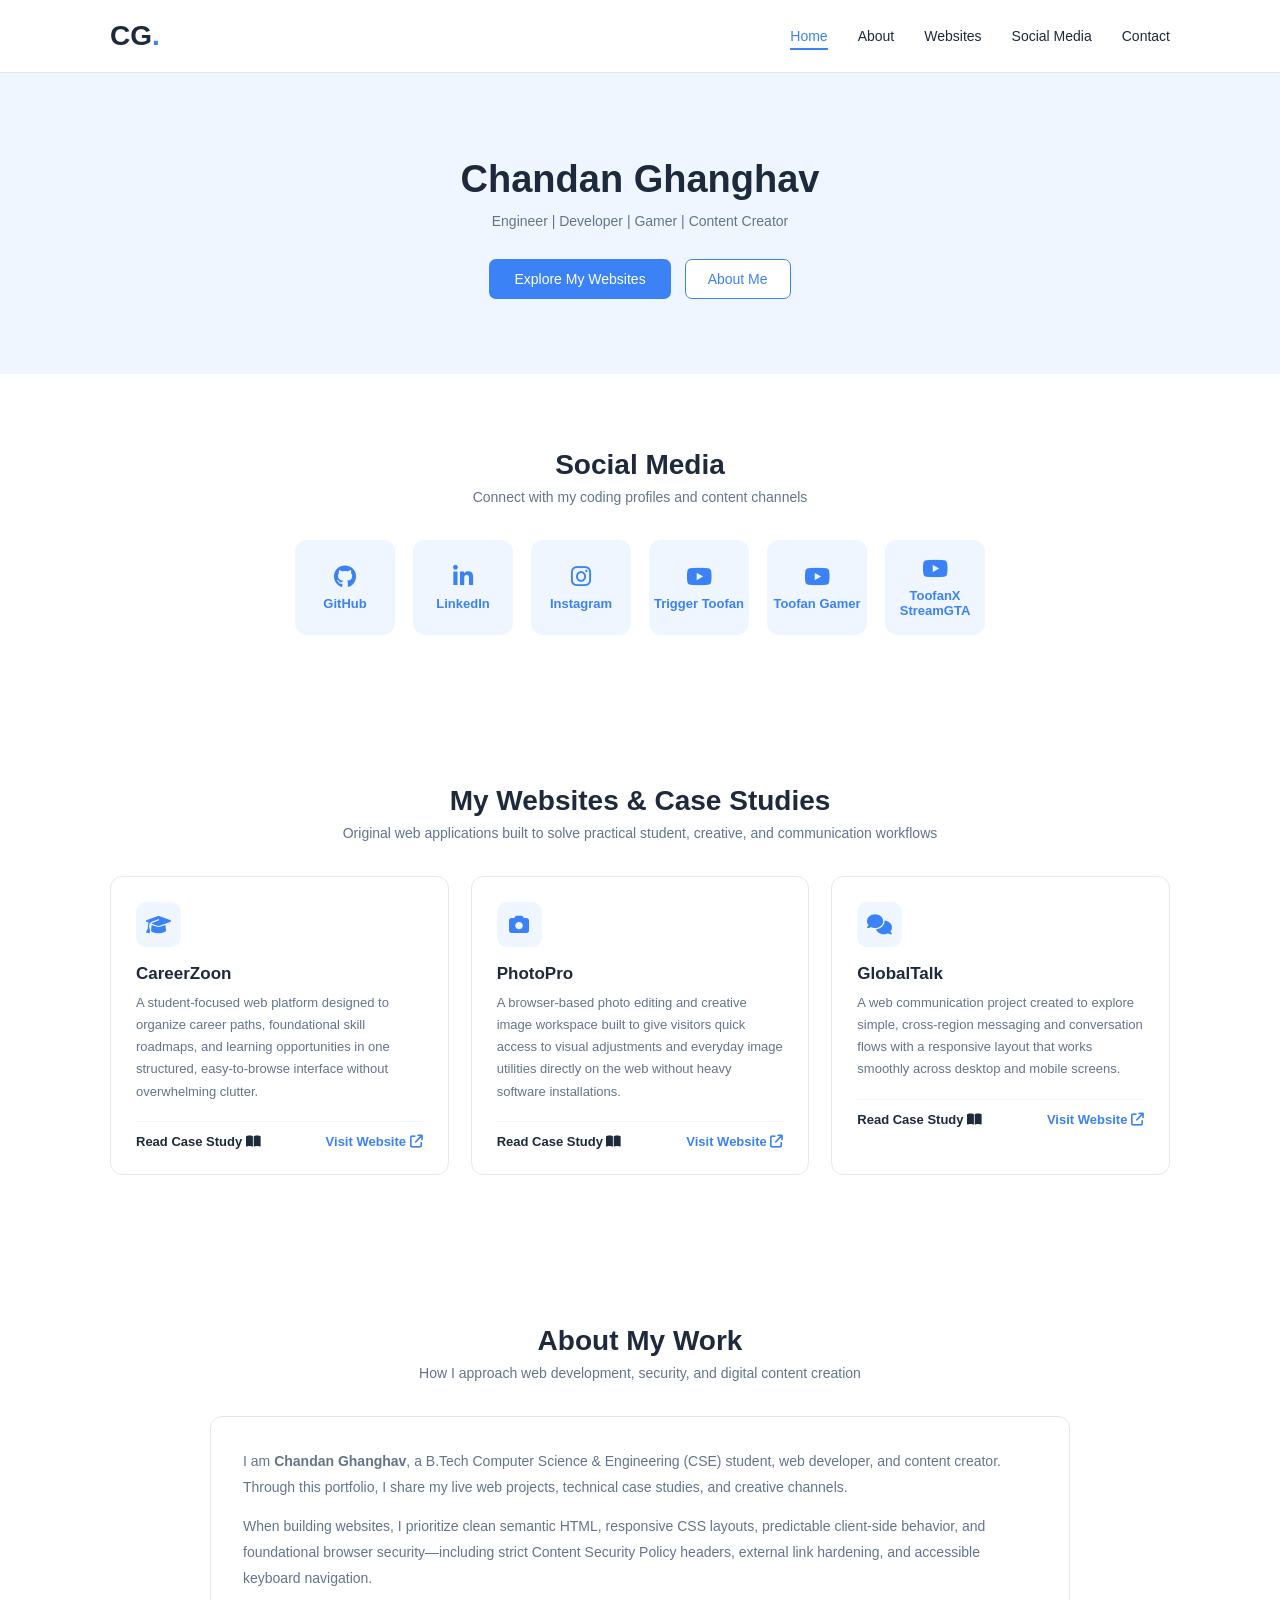
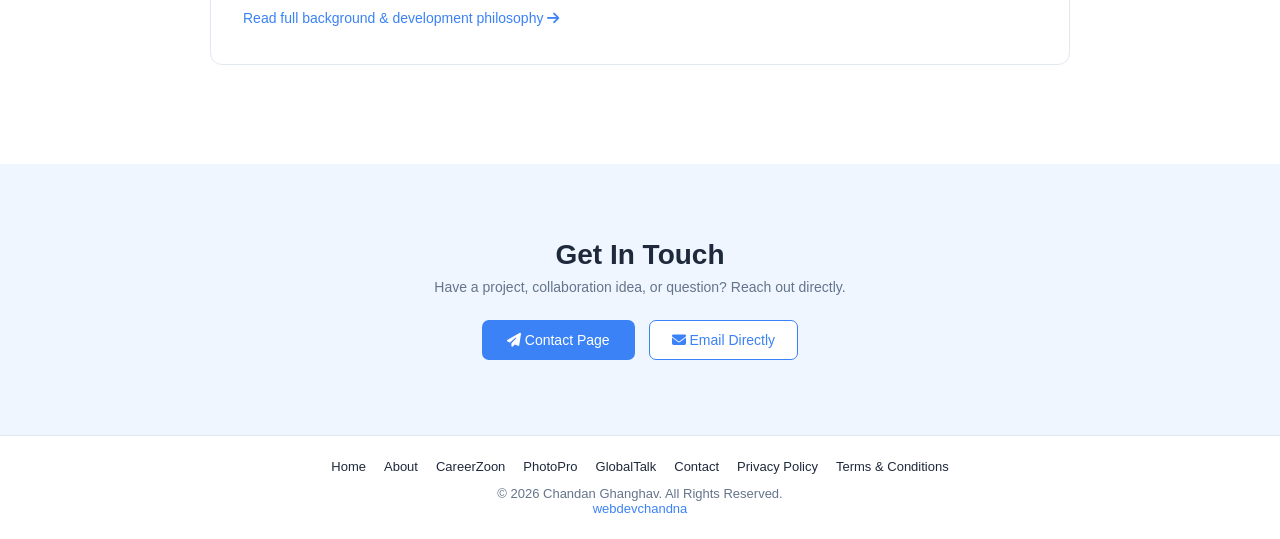
==== commit bc983190: "feat: add AdSense readiness pages, ads.txt, case studies, icons, and updated sitemap" ====
--- a/index.html
+++ b/index.html
@@ -216,12 +216,13 @@
 
     <header>
         <nav class="navbar" aria-label="Main navigation">
-            <a href="#" class="logo" aria-label="Chandan Ghanghav Home">CG<span>.</span></a>
+            <a href="index.html" class="logo" aria-label="Chandan Ghanghav Home">CG<span>.</span></a>
             <div class="nav-links">
-                <a href="#home">Home</a>
+                <a href="index.html" class="active">Home</a>
+                <a href="about.html">About</a>
+                <a href="#websites">Websites</a>
                 <a href="#social">Social Media</a>
-                <a href="#websites">Websites</a>
-                <a href="#contact">Contact</a>
+                <a href="contact.html">Contact</a>
             </div>
         </nav>
     </header>
@@ -231,13 +232,16 @@
         <section class="hero" id="home" aria-labelledby="hero-title">
             <h1 id="hero-title">Chandan Ghanghav</h1>
             <p>Engineer | Developer | Gamer | Content Creator</p>
-            <a href="#websites" class="primary-btn">Explore My Websites</a>
+            <div class="hero-actions">
+                <a href="#websites" class="primary-btn">Explore My Websites</a>
+                <a href="about.html" class="secondary-btn">About Me</a>
+            </div>
         </section>
 
         <!-- SOCIAL MEDIA -->
         <section class="section" id="social" aria-labelledby="social-title">
             <h2 id="social-title">Social Media</h2>
-            <p class="section-subtitle">Find me on social media</p>
+            <p class="section-subtitle">Connect with my coding profiles and content channels</p>
 
             <div class="social-links">
 
@@ -294,59 +298,109 @@
 
         <!-- WEBSITES -->
         <section class="section websites-section" id="websites" aria-labelledby="websites-title">
-            <h2 id="websites-title">My Websites</h2>
-            <p class="section-subtitle">Explore my projects and creations</p>
+            <h2 id="websites-title">My Websites &amp; Case Studies</h2>
+            <p class="section-subtitle">Original web applications built to solve practical student, creative, and communication workflows</p>
 
             <div class="website-grid">
 
                 <div class="website-card">
                     <div class="website-icon"><i class="fas fa-graduation-cap" aria-hidden="true"></i></div>
                     <h3>CareerZoon</h3>
-                    <p>Career resources, skills and opportunities for students.</p>
-                    <a href="https://careerzoon.vercel.app/"
-                       target="_blank"
-                       rel="noopener noreferrer">
-                        Visit Website <i class="fas fa-arrow-up-right-from-square" aria-hidden="true"></i>
-                    </a>
+                    <p>A student-focused web platform designed to organize career paths, foundational skill roadmaps, and learning opportunities in one structured, easy-to-browse interface without overwhelming clutter.</p>
+                    <div class="card-actions">
+                        <a href="case-study-careerzoon.html" class="case-study-link">
+                            Read Case Study <i class="fas fa-book-open" aria-hidden="true"></i>
+                        </a>
+                        <a href="https://careerzoon.vercel.app/"
+                           target="_blank"
+                           rel="noopener noreferrer">
+                            Visit Website <i class="fas fa-arrow-up-right-from-square" aria-hidden="true"></i>
+                        </a>
+                    </div>
                 </div>
 
                 <div class="website-card">
                     <div class="website-icon"><i class="fas fa-camera" aria-hidden="true"></i></div>
                     <h3>PhotoPro</h3>
-                    <p>Online photo editing and creative image tools.</p>
-                    <a href="https://photopro-pi.vercel.app/"
-                       target="_blank"
-                       rel="noopener noreferrer">
-                        Visit Website <i class="fas fa-arrow-up-right-from-square" aria-hidden="true"></i>
-                    </a>
+                    <p>A browser-based photo editing and creative image workspace built to give visitors quick access to visual adjustments and everyday image utilities directly on the web without heavy software installations.</p>
+                    <div class="card-actions">
+                        <a href="case-study-photopro.html" class="case-study-link">
+                            Read Case Study <i class="fas fa-book-open" aria-hidden="true"></i>
+                        </a>
+                        <a href="https://photopro-pi.vercel.app/"
+                           target="_blank"
+                           rel="noopener noreferrer">
+                            Visit Website <i class="fas fa-arrow-up-right-from-square" aria-hidden="true"></i>
+                        </a>
+                    </div>
                 </div>
 
                 <div class="website-card">
                     <div class="website-icon"><i class="fas fa-comments" aria-hidden="true"></i></div>
                     <h3>GlobalTalk</h3>
-                    <p>Connect and communicate with people around the world.</p>
-                    <a href="https://globaltalk-tau-plum-26.vercel.app/"
-                       target="_blank"
-                       rel="noopener noreferrer">
-                        Visit Website <i class="fas fa-arrow-up-right-from-square" aria-hidden="true"></i>
-                    </a>
+                    <p>A web communication project created to explore simple, cross-region messaging and conversation flows with a responsive layout that works smoothly across desktop and mobile screens.</p>
+                    <div class="card-actions">
+                        <a href="case-study-globaltalk.html" class="case-study-link">
+                            Read Case Study <i class="fas fa-book-open" aria-hidden="true"></i>
+                        </a>
+                        <a href="https://globaltalk-tau-plum-26.vercel.app/"
+                           target="_blank"
+                           rel="noopener noreferrer">
+                            Visit Website <i class="fas fa-arrow-up-right-from-square" aria-hidden="true"></i>
+                        </a>
+                    </div>
                 </div>
 
+            </div>
+        </section>
+
+        <!-- ABOUT OVERVIEW -->
+        <section class="section" aria-labelledby="about-overview-title">
+            <h2 id="about-overview-title">About My Work</h2>
+            <p class="section-subtitle">How I approach web development, security, and digital content creation</p>
+
+            <div class="article-container">
+                <div class="content-card">
+                    <p>
+                        I am <strong>Chandan Ghanghav</strong>, a B.Tech Computer Science &amp; Engineering (CSE) student, web developer, and content creator. Through this portfolio, I share my live web projects, technical case studies, and creative channels.
+                    </p>
+                    <p>
+                        When building websites, I prioritize clean semantic HTML, responsive CSS layouts, predictable client-side behavior, and foundational browser security—including strict Content Security Policy headers, external link hardening, and accessible keyboard navigation.
+                    </p>
+                    <p>
+                        <a href="about.html">Read full background &amp; development philosophy <i class="fas fa-arrow-right" aria-hidden="true"></i></a>
+                    </p>
+                </div>
             </div>
         </section>
 
         <!-- CONTACT -->
         <section class="section contact-section" id="contact" aria-labelledby="contact-title">
             <h2 id="contact-title">Get In Touch</h2>
-            <p class="section-subtitle">Have a project or opportunity? Let's connect.</p>
-
-            <a href="mailto:contactchandan0101@gmail.com" class="primary-btn" aria-label="Send email to Chandan Ghanghav">
-                <i class="fas fa-envelope" aria-hidden="true"></i> Contact Me
-            </a>
+            <p class="section-subtitle">Have a project, collaboration idea, or question? Reach out directly.</p>
+
+            <div class="hero-actions">
+                <a href="contact.html" class="primary-btn">
+                    <i class="fas fa-paper-plane" aria-hidden="true"></i> Contact Page
+                </a>
+                <a href="mailto:contactchandan0101@gmail.com" class="secondary-btn" aria-label="Send email to Chandan Ghanghav">
+                    <i class="fas fa-envelope" aria-hidden="true"></i> Email Directly
+                </a>
+            </div>
         </section>
     </main>
 
     <footer>
+        <nav class="footer-links" aria-label="Footer navigation">
+            <a href="index.html">Home</a>
+            <a href="about.html">About</a>
+            <a href="case-study-careerzoon.html">CareerZoon</a>
+            <a href="case-study-photopro.html">PhotoPro</a>
+            <a href="case-study-globaltalk.html">GlobalTalk</a>
+            <a href="contact.html">Contact</a>
+            <a href="privacy-policy.html">Privacy Policy</a>
+            <a href="terms.html">Terms &amp; Conditions</a>
+        </nav>
         <p>© <span id="year"></span> Chandan Ghanghav. All Rights Reserved.</p>
         <p>
             <a href="https://www.instagram.com/trigger_toofan"
--- a/style.css
+++ b/style.css
@@ -478,7 +478,9 @@
 
 /* Focus rings — keyboard navigation visibility */
 a:focus-visible,
-button:focus-visible {
+button:focus-visible,
+input:focus-visible,
+textarea:focus-visible {
     outline: 3px solid var(--blue);
     outline-offset: 3px;
     border-radius: 4px;
@@ -499,6 +501,349 @@
     transform: translateY(0);
 }
 
+/* ================= SUBPAGES & CASE STUDIES ================= */
+
+.nav-links a.active {
+    color: var(--blue);
+}
+
+.nav-links a.active::after {
+    width: 100%;
+}
+
+.page-hero {
+    text-align: center;
+    padding: 65px 20px 55px;
+    background: var(--light-blue);
+    animation: fadeIn 0.8s ease;
+}
+
+.page-hero h1 {
+    font-size: 34px;
+    font-weight: 700;
+    margin-bottom: 10px;
+}
+
+.page-hero p {
+    max-width: 650px;
+    margin: 0 auto;
+    color: var(--gray);
+    font-size: 14px;
+    line-height: 1.75;
+}
+
+.breadcrumb {
+    display: inline-flex;
+    align-items: center;
+    gap: 8px;
+    font-size: 13px;
+    color: var(--gray);
+    margin-bottom: 14px;
+}
+
+.breadcrumb a {
+    color: var(--blue);
+    text-decoration: none;
+    font-weight: 500;
+}
+
+.breadcrumb a:hover {
+    text-decoration: underline;
+}
+
+.secondary-btn {
+    display: inline-block;
+    padding: 11px 22px;
+    border-radius: 7px;
+    background: var(--white);
+    color: var(--blue);
+    border: 1.5px solid var(--blue);
+    text-decoration: none;
+    font-size: 14px;
+    font-weight: 500;
+    cursor: pointer;
+    font-family: inherit;
+    transition: all 0.3s ease;
+}
+
+.secondary-btn:hover {
+    background: var(--light-blue);
+    transform: translateY(-3px);
+}
+
+.hero-actions {
+    display: flex;
+    justify-content: center;
+    gap: 14px;
+    flex-wrap: wrap;
+}
+
+.hero-actions-left {
+    justify-content: flex-start;
+    margin-top: 20px;
+}
+
+.card-actions {
+    display: flex;
+    align-items: center;
+    justify-content: space-between;
+    gap: 12px;
+    flex-wrap: wrap;
+    margin-top: 14px;
+    padding-top: 12px;
+    border-top: 1px solid #f1f5f9;
+}
+
+.card-actions .case-study-link {
+    color: var(--dark);
+}
+
+.card-actions .case-study-link:hover {
+    color: var(--blue);
+}
+
+.article-container {
+    max-width: 860px;
+    margin: 0 auto;
+    text-align: left;
+}
+
+.content-card {
+    background: var(--white);
+    border: 1px solid #e2e8f0;
+    border-radius: 12px;
+    padding: 32px;
+    margin-bottom: 24px;
+}
+
+.article-container h2 {
+    font-size: 22px;
+    font-weight: 700;
+    margin-bottom: 14px;
+    color: var(--dark);
+}
+
+.article-container h2:hover {
+    color: var(--dark);
+}
+
+.article-container h3 {
+    font-size: 17px;
+    font-weight: 600;
+    margin: 20px 0 8px;
+    color: var(--dark);
+}
+
+.article-container p {
+    font-size: 14px;
+    color: var(--gray);
+    line-height: 1.85;
+    margin-bottom: 14px;
+}
+
+.article-container p:last-child {
+    margin-bottom: 0;
+}
+
+.article-container ul,
+.article-container ol {
+    margin: 10px 0 16px 20px;
+    color: var(--gray);
+    font-size: 14px;
+    line-height: 1.85;
+}
+
+.article-container li {
+    margin-bottom: 6px;
+}
+
+.article-container a:not(.primary-btn):not(.secondary-btn) {
+    color: var(--blue);
+    text-decoration: none;
+    font-weight: 500;
+}
+
+.article-container a:not(.primary-btn):not(.secondary-btn):hover {
+    text-decoration: underline;
+}
+
+.meta-note {
+    font-size: 13px;
+    color: var(--gray);
+    margin-top: 10px;
+}
+
+.info-grid {
+    display: grid;
+    grid-template-columns: repeat(3, 1fr);
+    gap: 18px;
+    margin-bottom: 24px;
+}
+
+.info-box {
+    background: var(--light-blue);
+    border: 1px solid #dbeafe;
+    border-radius: 10px;
+    padding: 18px;
+}
+
+.info-box span {
+    display: block;
+    font-size: 12px;
+    font-weight: 600;
+    color: var(--blue);
+    text-transform: uppercase;
+    letter-spacing: 0.04em;
+    margin-bottom: 6px;
+}
+
+.info-box p {
+    font-size: 14px;
+    color: var(--dark);
+    font-weight: 500;
+    margin: 0;
+    line-height: 1.5;
+}
+
+.tag-list {
+    display: flex;
+    flex-wrap: wrap;
+    gap: 8px;
+    margin-top: 10px;
+}
+
+.tag-pill {
+    display: inline-block;
+    padding: 5px 12px;
+    font-size: 12px;
+    font-weight: 500;
+    color: var(--blue);
+    background: var(--light-blue);
+    border-radius: 999px;
+    border: 1px solid #dbeafe;
+}
+
+/* Contact Form */
+.contact-grid {
+    display: grid;
+    grid-template-columns: 1fr 1.2fr;
+    gap: 24px;
+    max-width: 960px;
+    margin: 0 auto;
+    text-align: left;
+}
+
+.contact-form .form-group {
+    margin-bottom: 16px;
+}
+
+.contact-form label {
+    display: block;
+    font-size: 13px;
+    font-weight: 600;
+    color: var(--dark);
+    margin-bottom: 6px;
+}
+
+.contact-form input,
+.contact-form textarea {
+    width: 100%;
+    padding: 11px 14px;
+    font-family: inherit;
+    font-size: 14px;
+    color: var(--dark);
+    background: var(--white);
+    border: 1px solid #cbd5e1;
+    border-radius: 8px;
+    transition: border-color 0.2s ease, box-shadow 0.2s ease;
+}
+
+.contact-form input:focus,
+.contact-form textarea:focus {
+    border-color: var(--blue);
+    box-shadow: 0 0 0 3px rgba(59, 130, 246, 0.15);
+    outline: none;
+}
+
+.contact-form textarea {
+    min-height: 120px;
+    resize: vertical;
+}
+
+.form-status {
+    margin-top: 12px;
+    font-size: 13px;
+    color: var(--blue);
+    min-height: 20px;
+}
+
+.copy-row {
+    display: flex;
+    align-items: center;
+    gap: 10px;
+    flex-wrap: wrap;
+    margin-top: 12px;
+}
+
+/* Footer navigation */
+.footer-links {
+    display: flex;
+    justify-content: center;
+    align-items: center;
+    gap: 18px;
+    flex-wrap: wrap;
+    margin-bottom: 12px;
+}
+
+.footer-links a {
+    color: var(--dark);
+    text-decoration: none;
+    font-size: 13px;
+    font-weight: 500;
+    transition: color 0.25s ease;
+}
+
+.footer-links a:hover {
+    color: var(--blue);
+}
+
+footer a {
+    color: var(--blue);
+    text-decoration: none;
+}
+
+footer a:hover {
+    text-decoration: underline;
+}
+
+@media (max-width: 768px) {
+    .info-grid {
+        grid-template-columns: 1fr;
+    }
+
+    .contact-grid {
+        grid-template-columns: 1fr;
+    }
+
+    .page-hero h1 {
+        font-size: 28px;
+    }
+}
+
+@media (max-width: 480px) {
+    .content-card {
+        padding: 22px 18px;
+    }
+
+    .page-hero {
+        padding: 50px 18px 42px;
+    }
+
+    .page-hero h1 {
+        font-size: 25px;
+    }
+}
+
 /* ================= SECURITY / UX ================= */
 
 /* Prevent text selection on decorative elements */
